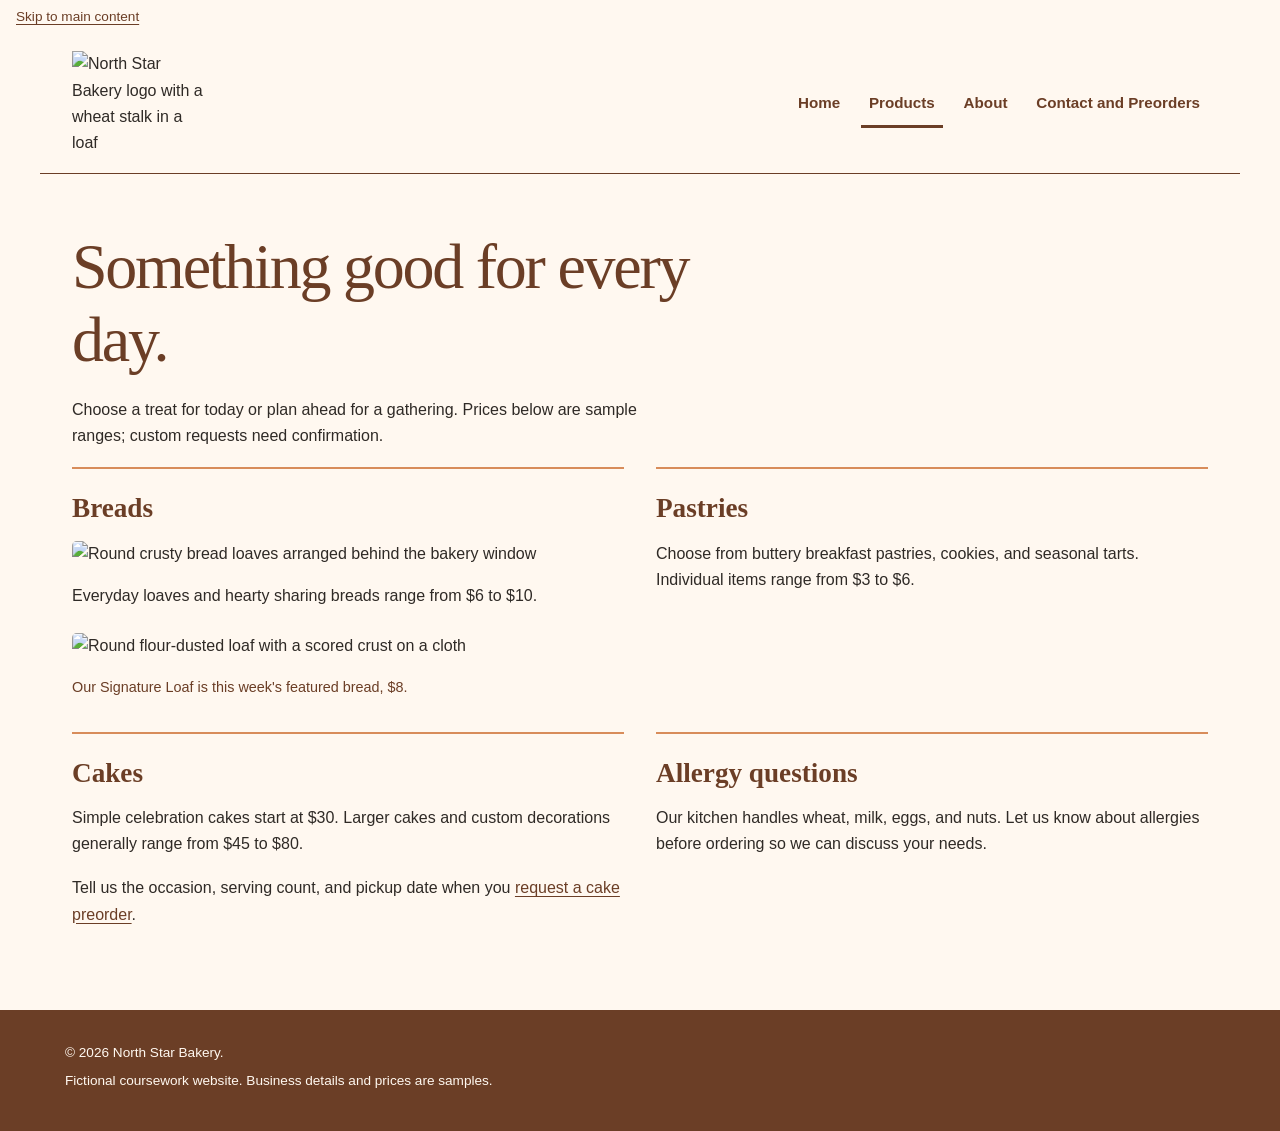
==== products.html @ 66e9e1a3 "Add responsive North Star Bakery website pages and stylesheet" ====
<!DOCTYPE html>
<html lang="en">
<head>
  <meta charset="UTF-8">
  <meta name="viewport" content="width=device-width, initial-scale=1">
  <title>Breads Pastries and Cakes | North Star Bakery</title>
<link rel="stylesheet" href="styles.css">
</head>
<body>
  <a href="#main-content" class="skip-link">Skip to main content</a>
  <header class="site-header">
    <img src="media/bakery-logo_c.png" width="180" alt="North Star Bakery logo with a wheat stalk in a loaf">
    <nav aria-label="Main navigation">
      <ul>
        <li><a href="index.html">Home</a></li>
        <li><a href="products.html" aria-current="page">Products</a></li>
        <li><a href="about.html">About</a></li>
        <li><a href="contact.html">Contact and Preorders</a></li>
      </ul>
    </nav>
  </header>
  <main id="main-content" class="products-page">
    <h1>Something good for every day.</h1>
    <p>Choose a treat for today or plan ahead for a gathering.
      Prices below are sample ranges; custom requests need confirmation.</p>
    <div class="section-row products">
<section>
      <h2>Breads</h2>
      <img src="media/bakery-bread_c.png" width="360" alt="Round crusty bread loaves arranged behind the bakery window">
      <p>Everyday loaves and hearty sharing breads range from $6 to $10.</p>
      <figure>
        <img src="media/bakery-signature-loaf_c.png" width="360" alt="Round flour-dusted loaf with a scored crust on a cloth">
        <figcaption>Our Signature Loaf is this week's featured bread, $8.</figcaption>
      </figure>
    </section>
    <section>
      <h2>Pastries</h2>
      <p>Choose from buttery breakfast pastries, cookies, and seasonal tarts.
        Individual items range from $3 to $6.</p>
    </section>
    <section>
      <h2>Cakes</h2>
      <p>Simple celebration cakes start at $30. Larger cakes and custom
        decorations generally range from $45 to $80.</p>
      <p>Tell us the occasion, serving count, and pickup date when you
        <a href="contact.html">request a cake preorder</a>.</p>
    </section>
    <section>
      <h2>Allergy questions</h2>
      <p>Our kitchen handles wheat, milk, eggs, and nuts. Let us know about
        allergies before ordering so we can discuss your needs.</p>
    </section>
  </div></main>
  <footer>
    <p>© 2026 North Star Bakery.</p>
    <p>Fictional coursework website. Business details and prices are samples.</p>
  </footer>
</body>
</html>
---- styles.css ----
/* North Star Bakery — shared mobile-first design.
   Palette: cream, brown, peach, charcoal. Two font families. */
:root {
  --cream: #FFF8F0;
  --brown: #6B3E26;
  --peach: #D88C5A;
  --charcoal: #2F2A26;
}
* { box-sizing: border-box; }
body { margin: 0; background: var(--cream); color: var(--charcoal);
  font-family: Arial, sans-serif; font-size: 1rem; line-height: 1.65; }
a { color: var(--brown); text-underline-offset: .2em; }
a:hover { text-decoration-thickness: 3px; }
a:focus-visible, button:focus-visible, input:focus-visible,
select:focus-visible, textarea:focus-visible {
  outline: 3px solid var(--brown); outline-offset: 4px;
}
.skip-link { display: block; padding: .4rem 1rem; font-size: .85rem; }
.site-header { max-width: 1200px; margin: auto; padding: 1rem 1.25rem;
  display: flex; flex-direction: column; align-items: center; gap: 1rem;
  border-bottom: 1px solid var(--brown); }
.site-header > img { width: 135px; height: auto; }
nav ul { display: flex; flex-wrap: wrap; justify-content: center;
  gap: .35rem .8rem; padding: 0; margin: 0; list-style: none; }
nav a { display: block; padding: .65rem .5rem; font-size: .95rem;
  font-weight: bold; text-decoration: none; }
nav a[aria-current="page"] { border-bottom: 3px solid var(--brown); }
nav a:hover { background: var(--peach); color: var(--charcoal); }
main { max-width: 1200px; margin: auto; padding: 2rem 1.25rem 3rem; }
h1,h2,h3 { font-family: Georgia, serif; color: var(--brown); line-height: 1.15; }
h1 { font-size: clamp(2.3rem, 5vw, 4.5rem); font-weight: normal;
  letter-spacing: -.035em; margin: 0 0 1.25rem; max-width: 20ch; }
h2 { font-size: 1.7rem; margin: 0 0 1rem; }
h3 { font-size: 1.2rem; margin-bottom: .5rem; }
p { margin: 0 0 1.1rem; max-width: 65ch; }
img { display: block; max-width: 100%; height: auto; }
.hero { display: flex; flex-direction: column; gap: 2rem; margin-bottom: 3rem; }
.hero-copy { display: flex; flex-direction: column; align-items: flex-start;
  justify-content: center; }
.eyebrow { font-size: .75rem; font-weight: bold; letter-spacing: .14em;
  color: var(--brown); margin-bottom: 1.5rem; }
.hero picture { display: block; min-width: 0; }
.hero picture img { width: 100%; aspect-ratio: 5 / 4; object-fit: cover;
  border-radius: 8rem 8rem .5rem .5rem; }
.button, button { display: inline-block; background: var(--brown);
  color: var(--cream); padding: .85rem 1.3rem; border: 2px solid var(--brown);
  border-radius: .25rem; font: bold 1rem Arial, sans-serif;
  text-decoration: none; cursor: pointer; }
.button:hover, button:hover { background: var(--charcoal); }
.section-row { display: flex; flex-direction: column; gap: 2rem; }
section { min-width: 0; padding-top: 1.5rem; border-top: 2px solid var(--peach); }
section img { width: 100%; max-width: 36rem; border-radius: .3rem; margin: 1rem 0; }
figure { margin: 1.5rem 0 0; }
figcaption { font-size: .9rem; color: var(--brown); }
.products section:first-child > img { max-height: 230px; object-fit: cover; }
.products figure img { max-height: 330px; object-fit: cover; }
address { font-style: normal; margin-bottom: 1.5rem; }
form { margin-top: 1.5rem; }
fieldset { min-width: 0; margin: 0 0 1.5rem; padding: 1rem;
  border: 1px solid var(--brown); border-radius: .3rem; }
legend { padding: 0 .4rem; color: var(--brown); font-weight: bold; }
label { display: inline-block; font-weight: bold; margin-bottom: .3rem; }
input,select,textarea { width: 100%; max-width: 100%; min-height: 44px;
  padding: .65rem; background: var(--cream); color: var(--charcoal);
  border: 1px solid var(--brown); border-radius: .2rem;
  font: inherit; }
textarea { resize: vertical; }
#form-note,#pickup-help,#details-help { font-size: .9rem; }
audio { width: 100%; max-width: 32rem; margin-bottom: 1rem; }
footer { background: var(--brown); color: var(--cream); padding: 2rem 1.25rem; }
footer p { max-width: 1150px; margin: 0 auto .4rem; font-size: .85rem; }
/* Wider screens get side-by-side Flexbox layouts. */
@media (min-width: 48rem) {
  .site-header { flex-direction: row; justify-content: space-between; padding: 1rem 2rem; }
  main { padding: 3.5rem 2rem 4rem; }
  .hero { flex-direction: row; align-items: center; gap: 3rem; }
  .hero-copy { flex: 1; }
  .hero picture { flex: 1; }
  .section-row { flex-direction: row; flex-wrap: wrap; }
  .section-row > section { flex: 1 1 28%; }
  .products > section, .about > section { flex-basis: 42%; }
  .contact > section:first-child { flex: 1; }
  .contact > section:last-child { flex: 2; }
}
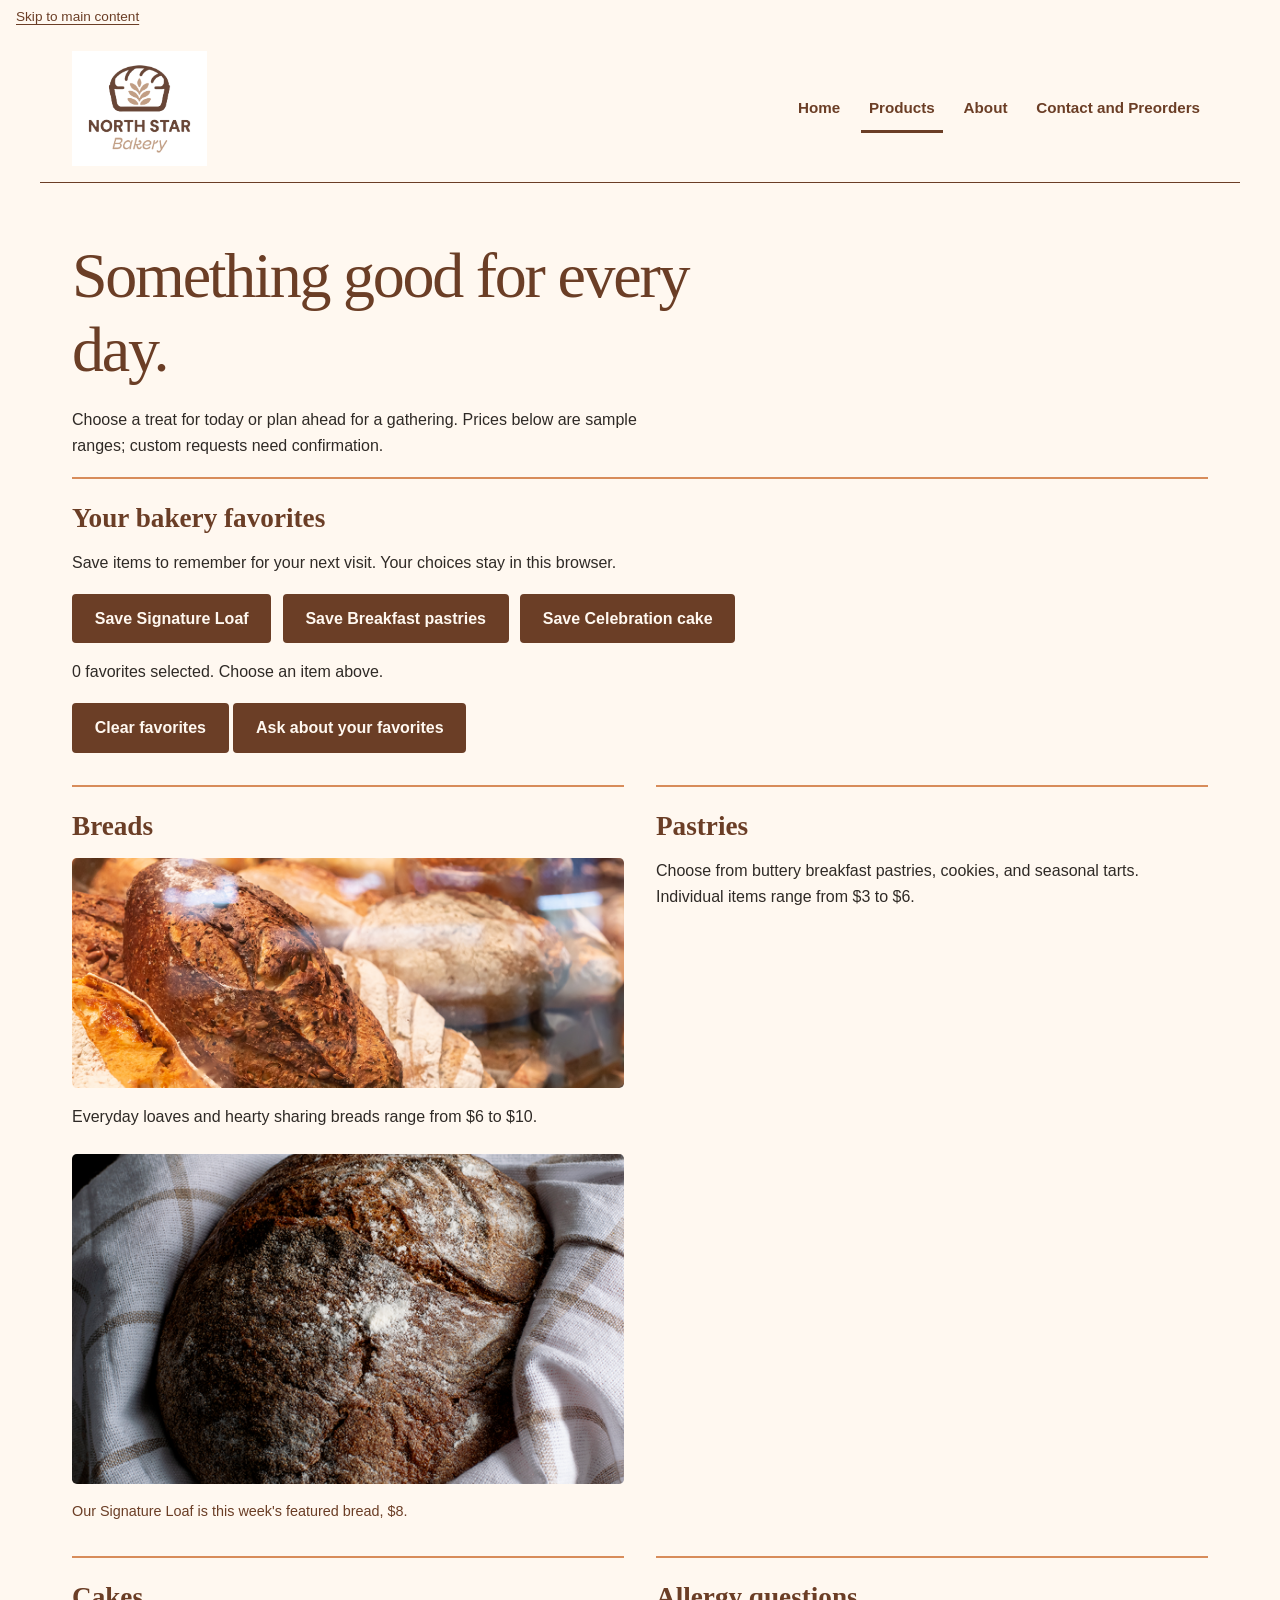
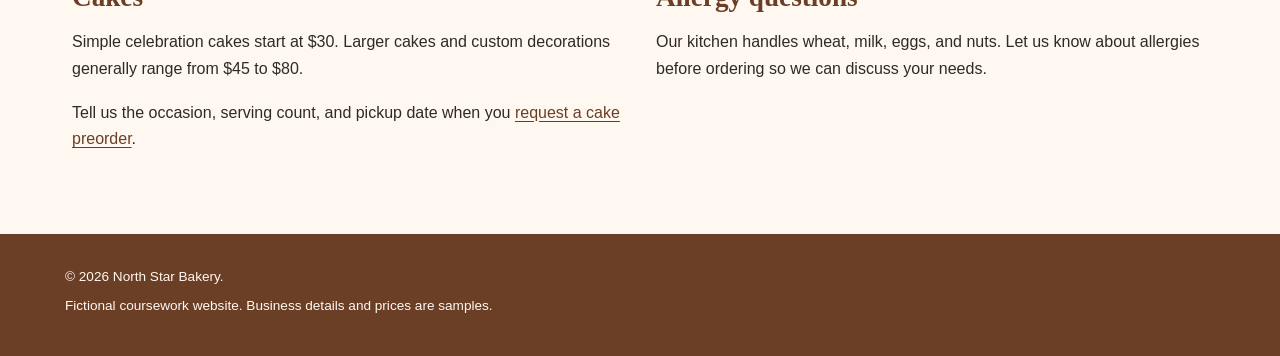
==== commit c10188ad: "Add bakery favorites, browser persistence, and accessible form validation" ====
--- a/products.html
+++ b/products.html
@@ -5,6 +5,7 @@
   <meta name="viewport" content="width=device-width, initial-scale=1">
   <title>Breads Pastries and Cakes | North Star Bakery</title>
 <link rel="stylesheet" href="styles.css">
+<script src="script.js" defer></script>
 </head>
 <body>
   <a href="#main-content" class="skip-link">Skip to main content</a>
@@ -23,7 +24,16 @@
     <h1>Something good for every day.</h1>
     <p>Choose a treat for today or plan ahead for a gathering.
       Prices below are sample ranges; custom requests need confirmation.</p>
-    <div class="section-row products">
+    <section id="favorites-feature" aria-labelledby="favorites-title">
+<h2 id="favorites-title">Your bakery favorites</h2>
+<p>Save items to remember for your next visit. Your choices stay in this browser.</p>
+<div id="favorite-options"></div>
+<p id="favorite-status" role="status"></p>
+<ul id="favorite-list"></ul>
+<button id="clear-favorites" type="button">Clear favorites</button>
+<a class="button" href="contact.html">Ask about your favorites</a>
+</section>
+<div class="section-row products">
 <section>
       <h2>Breads</h2>
       <img src="media/bakery-bread_c.png" width="360" alt="Round crusty bread loaves arranged behind the bakery window">
--- a/styles.css
+++ b/styles.css
@@ -82,3 +82,10 @@
   .contact > section:first-child { flex: 1; }
   .contact > section:last-child { flex: 2; }
 }
+
+#favorites-feature { margin-bottom: 2rem; }
+#favorite-options { display: flex; flex-wrap: wrap; gap: .7rem; margin-bottom: 1rem; }
+#favorite-options button[aria-pressed="true"] { background: var(--charcoal); }
+.field-error { color: var(--brown); font-weight: bold; display: block; margin-top: .3rem; }
+[aria-invalid="true"] { border: 2px solid var(--brown); }
+#form-status { margin-top: 1rem; font-weight: bold; }
